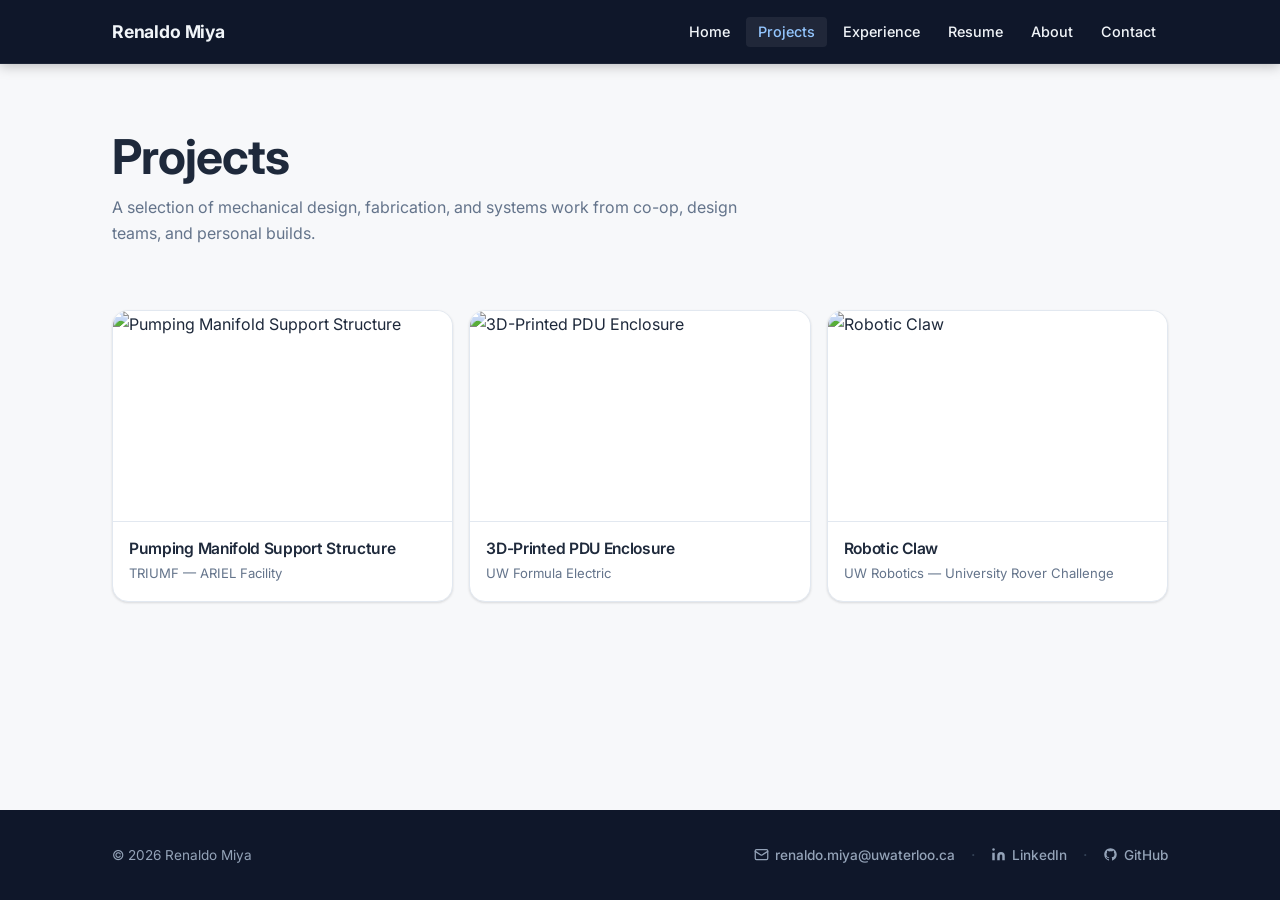
==== projects.html @ 108953ff "Add files via upload" ====
<!DOCTYPE html>
<html lang="en">
<head>
  <meta charset="UTF-8" />
  <meta name="viewport" content="width=device-width, initial-scale=1.0" />
  <meta name="description" content="Engineering projects by Renaldo Miya — mechanical design, robotics, and systems work." />
  <title>Projects — Renaldo Miya</title>
  <link rel="preconnect" href="https://fonts.googleapis.com" />
  <link rel="preconnect" href="https://fonts.gstatic.com" crossorigin />
  <link href="https://fonts.googleapis.com/css2?family=Inter:wght@400;500;600;700&display=swap" rel="stylesheet" />
  <link rel="stylesheet" href="style.css" />
</head>
<body>

  <!-- HEADER -->
  <header class="site-header">
    <div class="container nav-inner">
      <a class="nav-logo" href="index.html">Renaldo Miya</a>
      <button class="nav-toggle" id="navToggle" aria-label="Toggle navigation" aria-expanded="false">
        <span></span><span></span><span></span>
      </button>
      <nav>
        <ul class="nav-links" id="navLinks" role="list">
          <li><a href="index.html">Home</a></li>
          <li><a href="projects.html" class="active">Projects</a></li>
          <li><a href="experience.html">Experience</a></li>
          <li><a href="resume.html">Resume</a></li>
          <li><a href="about.html">About</a></li>
          <li><a href="contact.html">Contact</a></li>
        </ul>
      </nav>
    </div>
  </header>

  <main>

    <!-- PAGE TITLE -->
    <div class="container" style="padding-top: var(--space-xl); padding-bottom: 0;">
      <h1>Projects</h1>
      <p class="text-muted mt-sm">A selection of mechanical design, fabrication, and systems work from co-op, design teams, and personal builds.</p>
    </div>

    <!-- PROJECT GRID -->
    <section class="section">
      <div class="container">
        <div class="projects-grid">

          <!-- Tile 1: Manifold -->
          <a href="project-manifold.html" class="project-tile">
            <div class="project-tile__img-wrap">
              <img src="images/manifold-final.png" alt="Pumping Manifold Support Structure" class="project-tile__img" />
            </div>
            <div class="project-tile__info">
              <h3>Pumping Manifold Support Structure</h3>
              <p class="project-tile__subtitle">TRIUMF — ARIEL Facility</p>
            </div>
          </a>

          <!-- Tile 2: PDU Enclosure -->
          <a href="project-pdu.html" class="project-tile">
            <div class="project-tile__img-wrap">
              <img src="images/pdu-cad-1.png" alt="3D-Printed PDU Enclosure" class="project-tile__img" />
            </div>
            <div class="project-tile__info">
              <h3>3D-Printed PDU Enclosure</h3>
              <p class="project-tile__subtitle">UW Formula Electric</p>
            </div>
          </a>

          <!-- Tile 3: Robotic Claw -->
          <a href="project-claw.html" class="project-tile">
            <div class="project-tile__img-wrap">
              <img src="images/claw-assembly.png" alt="Robotic Claw" class="project-tile__img" />
            </div>
            <div class="project-tile__info">
              <h3>Robotic Claw</h3>
              <p class="project-tile__subtitle">UW Robotics — University Rover Challenge</p>
            </div>
          </a>

        </div>
      </div>
    </section>

  </main>

  <!-- FOOTER -->
  <footer class="site-footer">
    <div class="container footer-inner">
      <p class="footer-copy">&copy; 2026 Renaldo Miya</p>
      <div class="footer-links">
        <a href="mailto:renaldo.miya@uwaterloo.ca">
          <svg width="15" height="15" viewBox="0 0 24 24" fill="none" stroke="currentColor" stroke-width="2" stroke-linecap="round" stroke-linejoin="round" aria-hidden="true"><rect x="2" y="4" width="20" height="16" rx="2"/><path d="m22 7-8.97 5.7a1.94 1.94 0 01-2.06 0L2 7"/></svg>
          renaldo.miya@uwaterloo.ca
        </a>
        <span class="footer-divider" aria-hidden="true">·</span>
        <a href="https://linkedin.com/in/" target="_blank" rel="noopener noreferrer">
          <svg width="15" height="15" viewBox="0 0 24 24" fill="currentColor" aria-hidden="true"><path d="M16 8a6 6 0 016 6v7h-4v-7a2 2 0 00-2-2 2 2 0 00-2 2v7h-4v-7a6 6 0 016-6zM2 9h4v12H2z"/><circle cx="4" cy="4" r="2"/></svg>
          LinkedIn
        </a>
        <span class="footer-divider" aria-hidden="true">·</span>
        <a href="https://github.com/" target="_blank" rel="noopener noreferrer">
          <svg width="15" height="15" viewBox="0 0 24 24" fill="currentColor" aria-hidden="true"><path fill-rule="evenodd" clip-rule="evenodd" d="M12 2C6.477 2 2 6.477 2 12c0 4.418 2.865 8.166 6.839 9.489.5.092.682-.217.682-.482 0-.237-.009-.868-.013-1.703-2.782.604-3.369-1.342-3.369-1.342-.454-1.155-1.11-1.463-1.11-1.463-.908-.62.069-.608.069-.608 1.003.07 1.531 1.03 1.531 1.03.892 1.529 2.341 1.087 2.91.831.092-.646.35-1.086.636-1.336-2.22-.253-4.555-1.11-4.555-4.943 0-1.091.39-1.984 1.029-2.683-.103-.253-.446-1.27.098-2.647 0 0 .84-.269 2.75 1.025A9.578 9.578 0 0112 6.836c.85.004 1.705.114 2.504.336 1.909-1.294 2.747-1.025 2.747-1.025.546 1.377.203 2.394.1 2.647.64.699 1.028 1.592 1.028 2.683 0 3.842-2.339 4.687-4.566 4.935.359.309.678.919.678 1.852 0 1.336-.012 2.415-.012 2.743 0 .267.18.578.688.48C19.138 20.163 22 16.418 22 12c0-5.523-4.477-10-10-10z"/></svg>
          GitHub
        </a>
      </div>
    </div>
  </footer>

  <script>
    const toggle = document.getElementById('navToggle');
    const links  = document.getElementById('navLinks');
    toggle.addEventListener('click', () => {
      const open = links.classList.toggle('open');
      toggle.classList.toggle('open', open);
      toggle.setAttribute('aria-expanded', String(open));
    });
    links.querySelectorAll('a').forEach(a => a.addEventListener('click', () => {
      links.classList.remove('open');
      toggle.classList.remove('open');
      toggle.setAttribute('aria-expanded', 'false');
    }));
  </script>

</body>
</html>
---- style.css ----
/* ============================================================
   TOKENS
   ============================================================ */
:root {
  --color-bg:           #f7f8fa;
  --color-surface:      #ffffff;
  --color-text:         #1e293b;
  --color-text-muted:   #64748b;
  --color-accent:       #1d4ed8;
  --color-accent-dark:  #1e40af;
  --color-accent-light: #dbeafe;
  --color-border:       #e2e8f0;
  --color-nav-bg:       #0f172a;
  --color-nav-text:     #f1f5f9;
  --color-nav-hover:    #93c5fd;
  --color-footer-bg:    #0f172a;
  --color-footer-text:  #94a3b8;

  --font-sans: 'Inter', system-ui, -apple-system, sans-serif;
  --font-mono: 'JetBrains Mono', 'Fira Code', monospace;

  --radius-sm:  4px;
  --radius-md:  8px;
  --radius-lg:  16px;

  --shadow-sm:  0 1px 3px rgba(0,0,0,.08), 0 1px 2px rgba(0,0,0,.05);
  --shadow-md:  0 4px 12px rgba(0,0,0,.10), 0 2px 4px rgba(0,0,0,.06);
  --shadow-lg:  0 10px 30px rgba(0,0,0,.12);

  --space-xs:   0.25rem;
  --space-sm:   0.5rem;
  --space-md:   1rem;
  --space-lg:   2rem;
  --space-xl:   4rem;
  --space-2xl:  6rem;

  --max-width:  1120px;
  --nav-height: 64px;
}

/* ============================================================
   RESET & BASE
   ============================================================ */
*, *::before, *::after { box-sizing: border-box; margin: 0; padding: 0; }

html {
  font-size: 16px;
  scroll-behavior: smooth;
  -webkit-text-size-adjust: 100%;
}

body {
  font-family: var(--font-sans);
  background: var(--color-bg);
  color: var(--color-text);
  line-height: 1.65;
  min-height: 100vh;
  display: flex;
  flex-direction: column;
}

main { flex: 1; }

img { display: block; max-width: 100%; height: auto; }

a { color: var(--color-accent); text-decoration: none; }
a:hover { text-decoration: underline; }

ul, ol { list-style: none; }

/* ============================================================
   TYPOGRAPHY
   ============================================================ */
h1, h2, h3, h4 {
  line-height: 1.2;
  letter-spacing: -0.02em;
  color: var(--color-text);
}

h1 { font-size: clamp(2rem, 5vw, 3rem);   font-weight: 700; }
h2 { font-size: clamp(1.5rem, 3vw, 2rem); font-weight: 600; }
h3 { font-size: 1.2rem; font-weight: 600; }

p { max-width: 65ch; }

/* ============================================================
   LAYOUT UTILITIES
   ============================================================ */
.container {
  width: 100%;
  max-width: var(--max-width);
  margin-inline: auto;
  padding-inline: var(--space-lg);
}

.section {
  padding-block: var(--space-xl);
}

/* ============================================================
   BUTTONS
   ============================================================ */
.btn {
  display: inline-flex;
  align-items: center;
  gap: var(--space-sm);
  padding: 0.75rem 1.75rem;
  border-radius: var(--radius-md);
  font-family: var(--font-sans);
  font-size: 0.95rem;
  font-weight: 600;
  cursor: pointer;
  border: 2px solid transparent;
  transition: background 0.2s, color 0.2s, border-color 0.2s, transform 0.1s;
  text-decoration: none;
}

.btn:hover { transform: translateY(-1px); text-decoration: none; }
.btn:active { transform: translateY(0); }

.btn-primary {
  background: var(--color-accent);
  color: #fff;
  border-color: var(--color-accent);
}
.btn-primary:hover {
  background: var(--color-accent-dark);
  border-color: var(--color-accent-dark);
  color: #fff;
}

.btn-outline {
  background: transparent;
  color: var(--color-accent);
  border-color: var(--color-accent);
}
.btn-outline:hover {
  background: var(--color-accent-light);
}

/* ============================================================
   HEADER & NAVIGATION
   ============================================================ */
.site-header {
  position: sticky;
  top: 0;
  z-index: 100;
  background: var(--color-nav-bg);
  height: var(--nav-height);
  border-bottom: 1px solid rgba(255,255,255,.06);
  box-shadow: 0 2px 12px rgba(0,0,0,.25);
}

.nav-inner {
  height: 100%;
  display: flex;
  align-items: center;
  justify-content: space-between;
}

.nav-logo {
  font-size: 1.1rem;
  font-weight: 700;
  color: var(--color-nav-text);
  letter-spacing: -0.01em;
  white-space: nowrap;
  text-decoration: none;
}
.nav-logo:hover { color: var(--color-nav-hover); text-decoration: none; }

.nav-links {
  display: flex;
  align-items: center;
  gap: var(--space-xs);
}

.nav-links a {
  color: var(--color-nav-text);
  font-size: 0.9rem;
  font-weight: 500;
  padding: 0.4rem 0.75rem;
  border-radius: var(--radius-sm);
  transition: color 0.15s, background 0.15s;
  text-decoration: none;
}

.nav-links a:hover,
.nav-links a.active {
  color: var(--color-nav-hover);
  background: rgba(255,255,255,.07);
  text-decoration: none;
}

/* Hamburger */
.nav-toggle {
  display: none;
  flex-direction: column;
  justify-content: center;
  gap: 5px;
  background: none;
  border: none;
  cursor: pointer;
  padding: 6px;
  border-radius: var(--radius-sm);
  transition: background 0.15s;
}

.nav-toggle:hover { background: rgba(255,255,255,.1); }

.nav-toggle span {
  display: block;
  width: 22px;
  height: 2px;
  background: var(--color-nav-text);
  border-radius: 2px;
  transition: transform 0.25s, opacity 0.25s;
}

.nav-toggle.open span:nth-child(1) { transform: translateY(7px) rotate(45deg); }
.nav-toggle.open span:nth-child(2) { opacity: 0; }
.nav-toggle.open span:nth-child(3) { transform: translateY(-7px) rotate(-45deg); }

/* Mobile drawer */
@media (max-width: 680px) {
  .site-header { height: auto; }

  .nav-inner {
    flex-wrap: wrap;
    padding-block: 0;
    height: var(--nav-height);
  }

  .nav-toggle { display: flex; }

  .nav-links {
    display: none;
    flex-direction: column;
    align-items: flex-start;
    width: 100%;
    padding: var(--space-md) 0 var(--space-md);
    border-top: 1px solid rgba(255,255,255,.08);
    gap: 2px;
  }

  .nav-links.open { display: flex; }

  .nav-links a {
    width: 100%;
    padding: 0.6rem 0.75rem;
    font-size: 0.95rem;
  }
}

/* ============================================================
   FOOTER
   ============================================================ */
.site-footer {
  background: var(--color-footer-bg);
  color: var(--color-footer-text);
  padding-block: var(--space-lg);
  margin-top: auto;
}

.footer-inner {
  display: flex;
  align-items: center;
  justify-content: space-between;
  flex-wrap: wrap;
  gap: var(--space-md);
}

.footer-copy { font-size: 0.85rem; }

.footer-links {
  display: flex;
  align-items: center;
  gap: var(--space-md);
}

.footer-links a {
  color: var(--color-footer-text);
  font-size: 0.85rem;
  font-weight: 500;
  transition: color 0.15s;
  text-decoration: none;
  display: flex;
  align-items: center;
  gap: 6px;
}

.footer-links a:hover { color: var(--color-nav-hover); text-decoration: none; }

.footer-divider { color: #334155; }

@media (max-width: 560px) {
  .footer-inner { flex-direction: column; align-items: flex-start; }
}

/* ============================================================
   HOME — HERO
   ============================================================ */
.hero {
  background: var(--color-surface);
  padding-block: var(--space-2xl);
  border-bottom: 1px solid var(--color-border);
}

.hero-inner {
  display: grid;
  grid-template-columns: 1fr auto;
  gap: var(--space-xl);
  align-items: center;
}

.hero-content { max-width: 580px; }

.hero-eyebrow {
  display: inline-flex;
  align-items: center;
  gap: var(--space-sm);
  font-size: 0.8rem;
  font-weight: 600;
  letter-spacing: 0.12em;
  text-transform: uppercase;
  color: var(--color-accent);
  background: var(--color-accent-light);
  border-radius: 100px;
  padding: 0.3rem 0.9rem;
  margin-bottom: var(--space-md);
}

.hero-headline {
  margin-bottom: var(--space-md);
}

.hero-intro {
  color: var(--color-text-muted);
  font-size: 1.05rem;
  margin-bottom: var(--space-lg);
  max-width: 55ch;
}

.hero-cta { display: flex; gap: var(--space-md); flex-wrap: wrap; }

/* Headshot */
.hero-photo-wrap {
  flex-shrink: 0;
}

.hero-photo {
  display: block;
  width: 260px;
  height: 260px;
  border-radius: var(--radius-lg);
  object-fit: cover;
  object-position: center top;
  box-shadow: var(--shadow-lg);
  border: 4px solid var(--color-surface);
  outline: 2px solid var(--color-border);
}

.hero-photo-placeholder {
  width: 260px;
  height: 260px;
  border-radius: var(--radius-lg);
  background: #ffffff;
  display: flex;
  flex-direction: column;
  align-items: center;
  justify-content: center;
  color: var(--color-text-muted);
  font-size: 0.8rem;
  font-weight: 500;
  gap: var(--space-sm);
  box-shadow: var(--shadow-lg);
  border: 4px solid var(--color-surface);
  outline: 2px solid var(--color-border);
}

.hero-photo-placeholder svg { opacity: .4; }

@media (max-width: 720px) {
  .hero-inner {
    grid-template-columns: 1fr;
    gap: var(--space-lg);
  }

  .hero-photo-wrap {
    order: -1;
    display: flex;
    justify-content: center;
  }

  .hero-photo,
  .hero-photo-placeholder {
    width: 180px;
    height: 180px;
  }

  .hero { padding-block: var(--space-xl); }
}

/* ============================================================
   HOME — PREVIEW CARDS
   ============================================================ */
.preview-section {
  background: var(--color-bg);
}

.preview-section .section-header {
  text-align: center;
  margin-bottom: var(--space-lg);
}

.preview-section .section-header p {
  color: var(--color-text-muted);
  margin-inline: auto;
  margin-top: 0.5rem;
}

.cards-grid {
  display: grid;
  grid-template-columns: repeat(3, 1fr);
  gap: var(--space-md);
}

.card {
  background: var(--color-surface);
  border: 1px solid var(--color-border);
  border-radius: var(--radius-lg);
  padding: var(--space-lg);
  display: flex;
  flex-direction: column;
  gap: var(--space-md);
  box-shadow: var(--shadow-sm);
  transition: box-shadow 0.2s, transform 0.2s, border-color 0.2s;
  text-decoration: none;
  color: inherit;
}

.card:hover {
  box-shadow: var(--shadow-md);
  transform: translateY(-3px);
  border-color: var(--color-accent);
  text-decoration: none;
  color: inherit;
}

.card-icon {
  width: 44px;
  height: 44px;
  border-radius: var(--radius-md);
  background: var(--color-accent-light);
  display: flex;
  align-items: center;
  justify-content: center;
  flex-shrink: 0;
}

.card-icon svg { color: var(--color-accent); }

.card h3 { font-size: 1.1rem; }

.card p {
  color: var(--color-text-muted);
  font-size: 0.9rem;
  flex: 1;
  max-width: none;
}

.card-arrow {
  display: inline-flex;
  align-items: center;
  gap: 4px;
  font-size: 0.85rem;
  font-weight: 600;
  color: var(--color-accent);
  margin-top: auto;
}

@media (max-width: 800px) {
  .cards-grid { grid-template-columns: repeat(2, 1fr); }
}

@media (max-width: 520px) {
  .cards-grid { grid-template-columns: 1fr; }
}

/* ============================================================
   SECTION DIVIDER
   ============================================================ */
.divider {
  border: none;
  border-top: 1px solid var(--color-border);
  margin-block: 0;
}

/* ============================================================
   PAGE HERO (for inner pages)
   ============================================================ */
.page-hero {
  background: var(--color-nav-bg);
  color: var(--color-nav-text);
  padding-block: var(--space-xl);
  border-bottom: 1px solid rgba(255,255,255,.06);
}

.page-hero h1 { color: #fff; margin-bottom: 0.5rem; }
.page-hero p  { color: var(--color-footer-text); max-width: 60ch; }

/* ============================================================
   UTILITIES
   ============================================================ */
.text-muted  { color: var(--color-text-muted); }
.text-accent { color: var(--color-accent); }
.text-center { text-align: center; }
.mt-sm { margin-top: var(--space-sm); }
.mt-md { margin-top: var(--space-md); }
.mt-lg { margin-top: var(--space-lg); }

/* ============================================================
   PROJECT TILE GRID
   ============================================================ */
.projects-grid {
  display: grid;
  grid-template-columns: repeat(3, 1fr);
  gap: var(--space-md);
}

@media (max-width: 800px) {
  .projects-grid { grid-template-columns: repeat(2, 1fr); }
}
@media (max-width: 500px) {
  .projects-grid { grid-template-columns: 1fr; }
}

.project-tile {
  display: block;
  text-decoration: none;
  color: inherit;
  background: var(--color-surface);
  border: 1px solid var(--color-border);
  border-radius: var(--radius-lg);
  overflow: hidden;
  box-shadow: var(--shadow-sm);
  transition: transform 0.2s, box-shadow 0.2s, border-color 0.2s;
}

.project-tile:hover {
  transform: translateY(-4px);
  box-shadow: var(--shadow-md);
  border-color: var(--color-accent);
  text-decoration: none;
  color: inherit;
}

.project-tile__img-wrap {
  width: 100%;
  height: 210px;
  overflow: hidden;
  background: #ffffff;
}

.project-tile__img {
  width: 100%;
  height: 100%;
  object-fit: cover;
  display: block;
  transition: transform 0.35s ease;
}

.project-tile:hover .project-tile__img {
  transform: scale(1.04);
}

.project-tile__info {
  padding: var(--space-md);
  border-top: 1px solid var(--color-border);
}

.project-tile__info h3 {
  font-size: 0.975rem;
  margin-bottom: 4px;
  line-height: 1.35;
}

.project-tile__subtitle {
  color: var(--color-text-muted);
  font-size: 0.82rem;
  max-width: none;
  margin: 0;
}

/* ============================================================
   BACK LINK
   ============================================================ */
.back-link {
  display: inline-flex;
  align-items: center;
  gap: 6px;
  color: var(--color-text-muted);
  font-size: 0.875rem;
  font-weight: 500;
  text-decoration: none;
  transition: color 0.15s;
}

.back-link:hover { color: var(--color-accent); text-decoration: none; }

/* ============================================================
   PROJECT DETAIL PAGE
   ============================================================ */
.project-detail { padding-block: var(--space-xl); }

.project-detail__header {
  margin-bottom: var(--space-xl);
  padding-bottom: var(--space-lg);
  border-bottom: 2px solid var(--color-border);
}

.project-detail__header h1 {
  font-size: clamp(1.4rem, 3.5vw, 2.1rem);
  margin-block: var(--space-md) var(--space-sm);
}

/* ALTERNATING BLOCKS */
.project-block {
  display: grid;
  grid-template-columns: 1fr 1fr;
  gap: var(--space-xl);
  align-items: start;
  padding-block: var(--space-xl);
  border-bottom: 1px solid var(--color-border);
}

.project-block.photo-left .block-photo { order: -1; }

.project-block.text-only {
  grid-template-columns: minmax(0, 680px);
}

/* Section label + heading */
.block-label {
  display: block;
  font-size: 0.7rem;
  font-weight: 700;
  letter-spacing: 0.12em;
  text-transform: uppercase;
  color: var(--color-accent);
  margin-bottom: 0.4rem;
}

.block-text h3 {
  font-size: 1.25rem;
  margin-bottom: var(--space-md);
}

.block-text p {
  color: var(--color-text-muted);
  line-height: 1.8;
  max-width: none;
}

.block-text p + p { margin-top: var(--space-md); }

/* Photo + caption */
.block-photo figure {
  width: 100%;
  overflow: hidden;
  border-radius: var(--radius-md);
  box-shadow: var(--shadow-sm);
  background: #ffffff;
}

.block-photo img {
  display: block;
  width: 100%;
  height: auto;
  max-height: 520px;
  object-fit: cover;
}

/* Portrait variant — white box shrinks to hug the image with even padding */
.block-photo--portrait {
  display: flex;
  justify-content: center;
  align-items: flex-start;
}

.block-photo--portrait figure {
  width: fit-content;
  max-width: 100%;
  padding: 0.5rem 4rem;
  margin: 0;
}

.block-photo--portrait img {
  width: auto;
  max-width: 100%;
  max-height: 320px;
  height: auto;
  object-fit: contain;
}

@media (max-width: 720px) {
  .block-photo--portrait {
    justify-content: flex-start;
  }
}

.block-photo figcaption {
  font-style: italic;
  font-size: 0.8rem;
  color: var(--color-text-muted);
  margin-top: 0.5rem;
  text-align: center;
  line-height: 1.5;
}

/* Skill tags */
.skill-tags {
  display: flex;
  flex-wrap: wrap;
  gap: var(--space-sm);
  margin-top: var(--space-md);
}

.skill-tag {
  display: inline-block;
  background: var(--color-accent-light);
  color: var(--color-accent-dark);
  font-size: 0.8rem;
  font-weight: 600;
  padding: 0.3rem 0.75rem;
  border-radius: 100px;
  white-space: nowrap;
}

/* Bottom back-link row */
.detail-bottom-nav {
  display: flex;
  justify-content: flex-start;
  padding-top: var(--space-xl);
}

@media (max-width: 720px) {
  .project-block {
    grid-template-columns: 1fr;
    gap: var(--space-lg);
  }
  /* Reset photo order on mobile — photo always follows its text */
  .project-block.photo-left .block-photo { order: 0; }
}

/* ============================================================
   EXPERIENCE PAGE
   ============================================================ */
.exp-intro {
  color: var(--color-text-muted);
  font-size: 1.05rem;
  max-width: 65ch;
  margin-bottom: var(--space-xl);
}

.experience-list {
  display: flex;
  flex-direction: column;
  gap: var(--space-lg);
}

.exp-card {
  background: var(--color-surface);
  border: 1px solid var(--color-border);
  border-left: 4px solid var(--color-accent);
  border-radius: var(--radius-lg);
  box-shadow: var(--shadow-sm);
  overflow: hidden;
}

/* Card header */
.exp-header {
  padding: var(--space-lg) var(--space-lg) var(--space-md);
  border-bottom: 1px solid var(--color-border);
}

.exp-role {
  font-size: 1.15rem;
  font-weight: 700;
  color: var(--color-text);
  margin-bottom: 3px;
}

.exp-org {
  font-size: 0.975rem;
  font-weight: 600;
  color: var(--color-accent);
  margin-bottom: 4px;
}

.exp-meta {
  display: flex;
  flex-wrap: wrap;
  gap: 0.5rem 1.25rem;
  color: var(--color-text-muted);
  font-size: 0.82rem;
  margin-bottom: 6px;
}

.exp-meta-item {
  display: flex;
  align-items: center;
  gap: 5px;
}

.exp-context {
  font-style: italic;
  font-size: 0.82rem;
  color: var(--color-text-muted);
  max-width: none;
  margin-top: 2px;
}

/* Card body */
.exp-body {
  padding: var(--space-lg);
  display: grid;
  grid-template-columns: 1fr 440px;
  gap: var(--space-lg);
  align-items: start;
}

.exp-body.no-photo {
  grid-template-columns: 1fr;
}

.exp-description ul {
  list-style: none;
  display: flex;
  flex-direction: column;
  gap: 0.6rem;
}

.exp-description p {
  color: var(--color-text-muted);
  font-size: 0.925rem;
  line-height: 1.8;
  max-width: none;
}

.exp-description p + p { margin-top: var(--space-md); }

.exp-description li {
  position: relative;
  padding-left: 1.1rem;
  color: var(--color-text-muted);
  font-size: 0.925rem;
  line-height: 1.7;
}

.exp-description li::before {
  content: '';
  position: absolute;
  left: 0;
  top: 0.65em;
  width: 5px;
  height: 5px;
  border-radius: 50%;
  background: var(--color-accent);
  flex-shrink: 0;
}

.exp-photo {
  border-radius: var(--radius-md);
  overflow: hidden;
  aspect-ratio: 4 / 3;
  box-shadow: var(--shadow-sm);
  background: #ffffff;
}

.exp-photo img {
  width: 100%;
  height: 100%;
  object-fit: cover;
  object-position: center top;
  display: block;
}

@media (max-width: 700px) {
  .exp-body {
    grid-template-columns: 1fr;
  }

  .exp-photo {
    max-width: 280px;
  }
}

/* ============================================================
   RESUME PAGE
   ============================================================ */
.resume-page-top {
  display: flex;
  align-items: baseline;
  justify-content: space-between;
  flex-wrap: wrap;
  gap: var(--space-md);
  margin-bottom: var(--space-lg);
}

.resume-card {
  background: var(--color-surface);
  border: 1px solid var(--color-border);
  border-radius: var(--radius-lg);
  box-shadow: var(--shadow-sm);
  padding: var(--space-xl) var(--space-xl);
  max-width: 860px;
}

/* Resume name block */
.resume-name {
  font-size: 1.75rem;
  font-weight: 700;
  letter-spacing: -0.02em;
  margin-bottom: 4px;
}

.resume-title {
  font-size: 0.95rem;
  color: var(--color-text-muted);
  margin-bottom: var(--space-sm);
}

.resume-contact {
  display: flex;
  flex-wrap: wrap;
  gap: 0.4rem 1.5rem;
  font-size: 0.85rem;
  color: var(--color-text-muted);
  margin-bottom: 0;
}

.resume-contact a {
  color: var(--color-text-muted);
  text-decoration: none;
}
.resume-contact a:hover { color: var(--color-accent); }

.resume-contact-item {
  display: flex;
  align-items: center;
  gap: 5px;
}

/* Section */
.resume-section {
  margin-top: var(--space-lg);
  padding-top: var(--space-lg);
  border-top: 2px solid var(--color-border);
}

.resume-section:first-of-type {
  margin-top: var(--space-lg);
  padding-top: var(--space-lg);
}

.resume-section-title {
  font-size: 0.7rem;
  font-weight: 700;
  letter-spacing: 0.12em;
  text-transform: uppercase;
  color: var(--color-accent);
  margin-bottom: var(--space-md);
}

/* Entry */
.resume-entry {
  margin-bottom: var(--space-lg);
}

.resume-entry:last-child { margin-bottom: 0; }

.resume-entry-header {
  display: flex;
  justify-content: space-between;
  align-items: baseline;
  flex-wrap: wrap;
  gap: 4px var(--space-lg);
  margin-bottom: 3px;
}

.resume-entry-role {
  font-size: 0.975rem;
  font-weight: 700;
  color: var(--color-text);
}

.resume-entry-dates {
  font-size: 0.82rem;
  color: var(--color-text-muted);
  white-space: nowrap;
}

.resume-entry-org {
  font-size: 0.875rem;
  font-weight: 600;
  color: var(--color-accent);
  margin-bottom: var(--space-sm);
}

.resume-entry ul {
  list-style: none;
  display: flex;
  flex-direction: column;
  gap: 0.45rem;
}

.resume-entry li {
  position: relative;
  padding-left: 1.05rem;
  font-size: 0.875rem;
  color: var(--color-text-muted);
  line-height: 1.7;
  max-width: none;
}

.resume-entry li::before {
  content: '';
  position: absolute;
  left: 0;
  top: 0.62em;
  width: 4px;
  height: 4px;
  border-radius: 50%;
  background: var(--color-accent);
}

/* Skills */
.resume-skills {
  display: flex;
  flex-wrap: wrap;
  gap: var(--space-sm);
}

.resume-skill {
  font-size: 0.82rem;
  font-weight: 500;
  color: var(--color-text-muted);
  background: var(--color-bg);
  border: 1px solid var(--color-border);
  border-radius: 100px;
  padding: 0.25rem 0.75rem;
}

/* Education */
.resume-edu-school {
  font-size: 0.975rem;
  font-weight: 700;
  color: var(--color-text);
}

.resume-edu-degree {
  font-size: 0.875rem;
  color: var(--color-text-muted);
  margin-top: 2px;
}

.resume-edu-note {
  font-size: 0.82rem;
  color: var(--color-text-muted);
  font-style: italic;
  margin-top: 3px;
}

@media (max-width: 600px) {
  .resume-card { padding: var(--space-lg); }
  .resume-entry-header { flex-direction: column; gap: 1px; }
  .resume-page-top { flex-direction: column; align-items: flex-start; }
}

/* ============================================================
   ABOUT PAGE
   ============================================================ */
.about-intro {
  display: grid;
  grid-template-columns: 1fr 260px;
  gap: var(--space-xl);
  align-items: start;
  padding-bottom: var(--space-xl);
  border-bottom: 1px solid var(--color-border);
}

.about-intro-text h1 {
  margin-bottom: var(--space-md);
}

.about-intro-text p {
  color: var(--color-text-muted);
  line-height: 1.85;
  font-size: 1.02rem;
}

.about-photo {
  display: block;
  width: 100%;
  aspect-ratio: 3 / 4;
  object-fit: cover;
  object-position: center top;
  border-radius: var(--radius-lg);
  box-shadow: var(--shadow-lg);
  background: #ffffff;
  overflow: hidden;
}

.about-section {
  padding-block: var(--space-xl);
  border-bottom: 1px solid var(--color-border);
}

.about-section h2 {
  font-size: 1.35rem;
  margin-bottom: var(--space-md);
}

.about-section p {
  color: var(--color-text-muted);
  line-height: 1.85;
  font-size: 1.02rem;
  max-width: 72ch;
}

/* Hobby cards */
.hobby-grid {
  display: grid;
  grid-template-columns: repeat(3, 1fr);
  gap: var(--space-md);
  margin-top: var(--space-lg);
}

.hobby-card {
  background: var(--color-surface);
  border: 1px solid var(--color-border);
  border-radius: var(--radius-lg);
  overflow: hidden;
  box-shadow: var(--shadow-sm);
  display: flex;
  flex-direction: column;
}

.hobby-card__img-wrap {
  width: 100%;
  height: 160px;
  overflow: hidden;
  background: #ffffff;
  flex-shrink: 0;
}

.hobby-card__img {
  width: 100%;
  height: 100%;
  object-fit: cover;
  display: block;
}

.hobby-card__body {
  padding: var(--space-md);
  flex: 1;
}

.hobby-card__body h3 {
  font-size: 1rem;
  margin-bottom: var(--space-sm);
}

.hobby-card__body p {
  color: var(--color-text-muted);
  font-size: 0.875rem;
  line-height: 1.75;
  max-width: none;
}

/* Closing CTA */
.about-cta-section {
  padding-top: var(--space-xl);
}

.about-cta-section p {
  color: var(--color-text-muted);
  font-size: 1.02rem;
  line-height: 1.75;
  max-width: 68ch;
  margin-bottom: var(--space-lg);
}

.about-cta {
  display: flex;
  align-items: center;
  gap: var(--space-md);
  flex-wrap: wrap;
}

.about-cta-link {
  font-size: 0.9rem;
  font-weight: 600;
  color: var(--color-text-muted);
  text-decoration: none;
  display: inline-flex;
  align-items: center;
  gap: 5px;
  transition: color 0.15s;
}

.about-cta-link:hover { color: var(--color-accent); text-decoration: none; }

@media (max-width: 740px) {
  .about-intro {
    grid-template-columns: 1fr;
  }

  .about-intro .about-photo {
    width: 180px;
    aspect-ratio: 1;
    margin-inline: auto;
  }
}

@media (max-width: 700px) {
  .hobby-grid { grid-template-columns: 1fr; }
}

@media (max-width: 500px) and (min-width: 401px) {
  .hobby-grid { grid-template-columns: repeat(2, 1fr); }
}

/* ============================================================
   CONTACT PAGE
   ============================================================ */
.contact-wrap {
  max-width: 560px;
}

.contact-intro {
  color: var(--color-text-muted);
  font-size: 1.05rem;
  line-height: 1.75;
  margin-top: var(--space-md);
  margin-bottom: var(--space-xl);
}

.contact-list {
  display: flex;
  flex-direction: column;
  gap: var(--space-sm);
  margin-bottom: var(--space-xl);
}

.contact-item {
  display: flex;
  align-items: center;
  gap: var(--space-md);
  background: var(--color-surface);
  border: 1px solid var(--color-border);
  border-radius: var(--radius-md);
  padding: 1rem 1.25rem;
  text-decoration: none;
  color: inherit;
  box-shadow: var(--shadow-sm);
  transition: border-color 0.15s, box-shadow 0.15s, transform 0.15s;
}

.contact-item:hover {
  border-color: var(--color-accent);
  box-shadow: var(--shadow-md);
  transform: translateY(-2px);
  text-decoration: none;
  color: inherit;
}

.contact-item-icon {
  width: 40px;
  height: 40px;
  border-radius: var(--radius-md);
  background: var(--color-accent-light);
  display: flex;
  align-items: center;
  justify-content: center;
  flex-shrink: 0;
  color: var(--color-accent);
}

.contact-item-label {
  font-size: 0.72rem;
  font-weight: 700;
  letter-spacing: 0.1em;
  text-transform: uppercase;
  color: var(--color-text-muted);
  margin-bottom: 2px;
}

.contact-item-value {
  font-size: 0.975rem;
  font-weight: 600;
  color: var(--color-text);
}

.contact-closing {
  color: var(--color-text-muted);
  font-size: 0.9rem;
}

/* ============================================================
   PRINT STYLES
   ============================================================ */
@media print {
  .site-header,
  .site-footer,
  .resume-page-top > h1,
  .resume-page-top > .btn { display: none; }

  .resume-page-top { margin: 0; }

  body { background: #fff; }

  .resume-card {
    box-shadow: none;
    border: none;
    border-radius: 0;
    padding: 0;
    max-width: 100%;
  }

  .section { padding-block: 0; }

  .resume-name  { font-size: 1.5rem; }
  .resume-entry li,
  .resume-entry-role,
  .resume-entry-org,
  .resume-entry-dates { color: #000; }
  .resume-section-title { color: #000; }
  .resume-contact a { color: #000; }
  .resume-skill { border-color: #ccc; color: #333; background: none; }
  .resume-section { border-top-color: #ccc; }

  a[href]::after { content: none; }
}
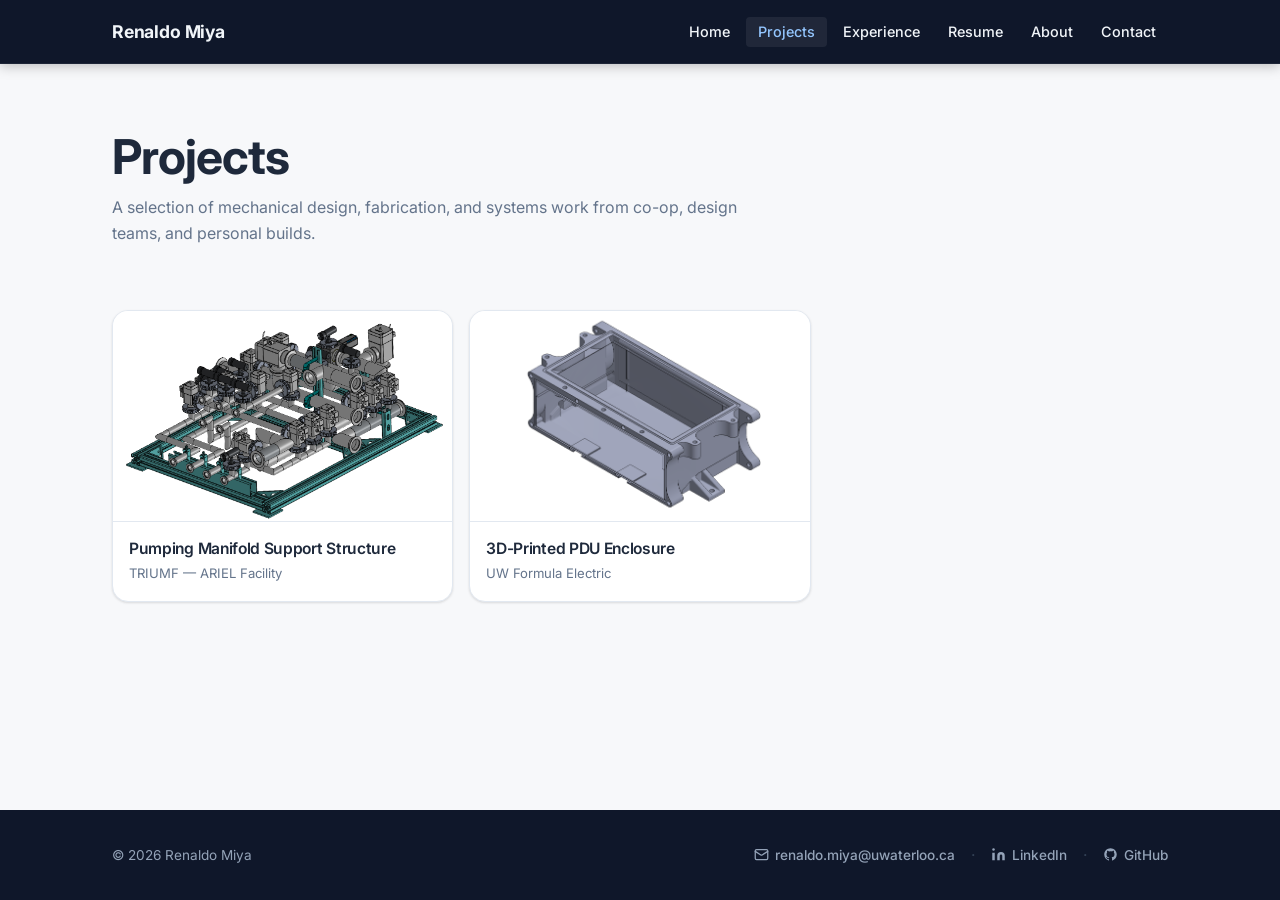
==== commit 8304ef24: "Add files via upload" ====
--- a/projects.html
+++ b/projects.html
@@ -67,16 +67,6 @@
             </div>
           </a>
 
-          <!-- Tile 3: Robotic Claw -->
-          <a href="project-claw.html" class="project-tile">
-            <div class="project-tile__img-wrap">
-              <img src="images/claw-assembly.png" alt="Robotic Claw" class="project-tile__img" />
-            </div>
-            <div class="project-tile__info">
-              <h3>Robotic Claw</h3>
-              <p class="project-tile__subtitle">UW Robotics — University Rover Challenge</p>
-            </div>
-          </a>
 
         </div>
       </div>
--- a/style.css
+++ b/style.css
@@ -349,20 +349,18 @@
 
 .hero-photo {
   display: block;
-  width: 260px;
-  height: 260px;
-  border-radius: var(--radius-lg);
+  width: 390px;
+  height: 390px;
+  border-radius: 20px;
   object-fit: cover;
   object-position: center top;
-  box-shadow: var(--shadow-lg);
-  border: 4px solid var(--color-surface);
-  outline: 2px solid var(--color-border);
+  box-shadow: 0 20px 48px rgba(0,0,0,.15), 0 4px 12px rgba(0,0,0,.08);
 }
 
 .hero-photo-placeholder {
-  width: 260px;
-  height: 260px;
-  border-radius: var(--radius-lg);
+  width: 390px;
+  height: 390px;
+  border-radius: 20px;
   background: #ffffff;
   display: flex;
   flex-direction: column;
@@ -372,9 +370,8 @@
   font-size: 0.8rem;
   font-weight: 500;
   gap: var(--space-sm);
-  box-shadow: var(--shadow-lg);
-  border: 4px solid var(--color-surface);
-  outline: 2px solid var(--color-border);
+  box-shadow: 0 20px 48px rgba(0,0,0,.15), 0 4px 12px rgba(0,0,0,.08);
+  border: 3px solid var(--color-accent-light);
 }
 
 .hero-photo-placeholder svg { opacity: .4; }
@@ -393,8 +390,8 @@
 
   .hero-photo,
   .hero-photo-placeholder {
-    width: 180px;
-    height: 180px;
+    width: 270px;
+    height: 270px;
   }
 
   .hero { padding-block: var(--space-xl); }
